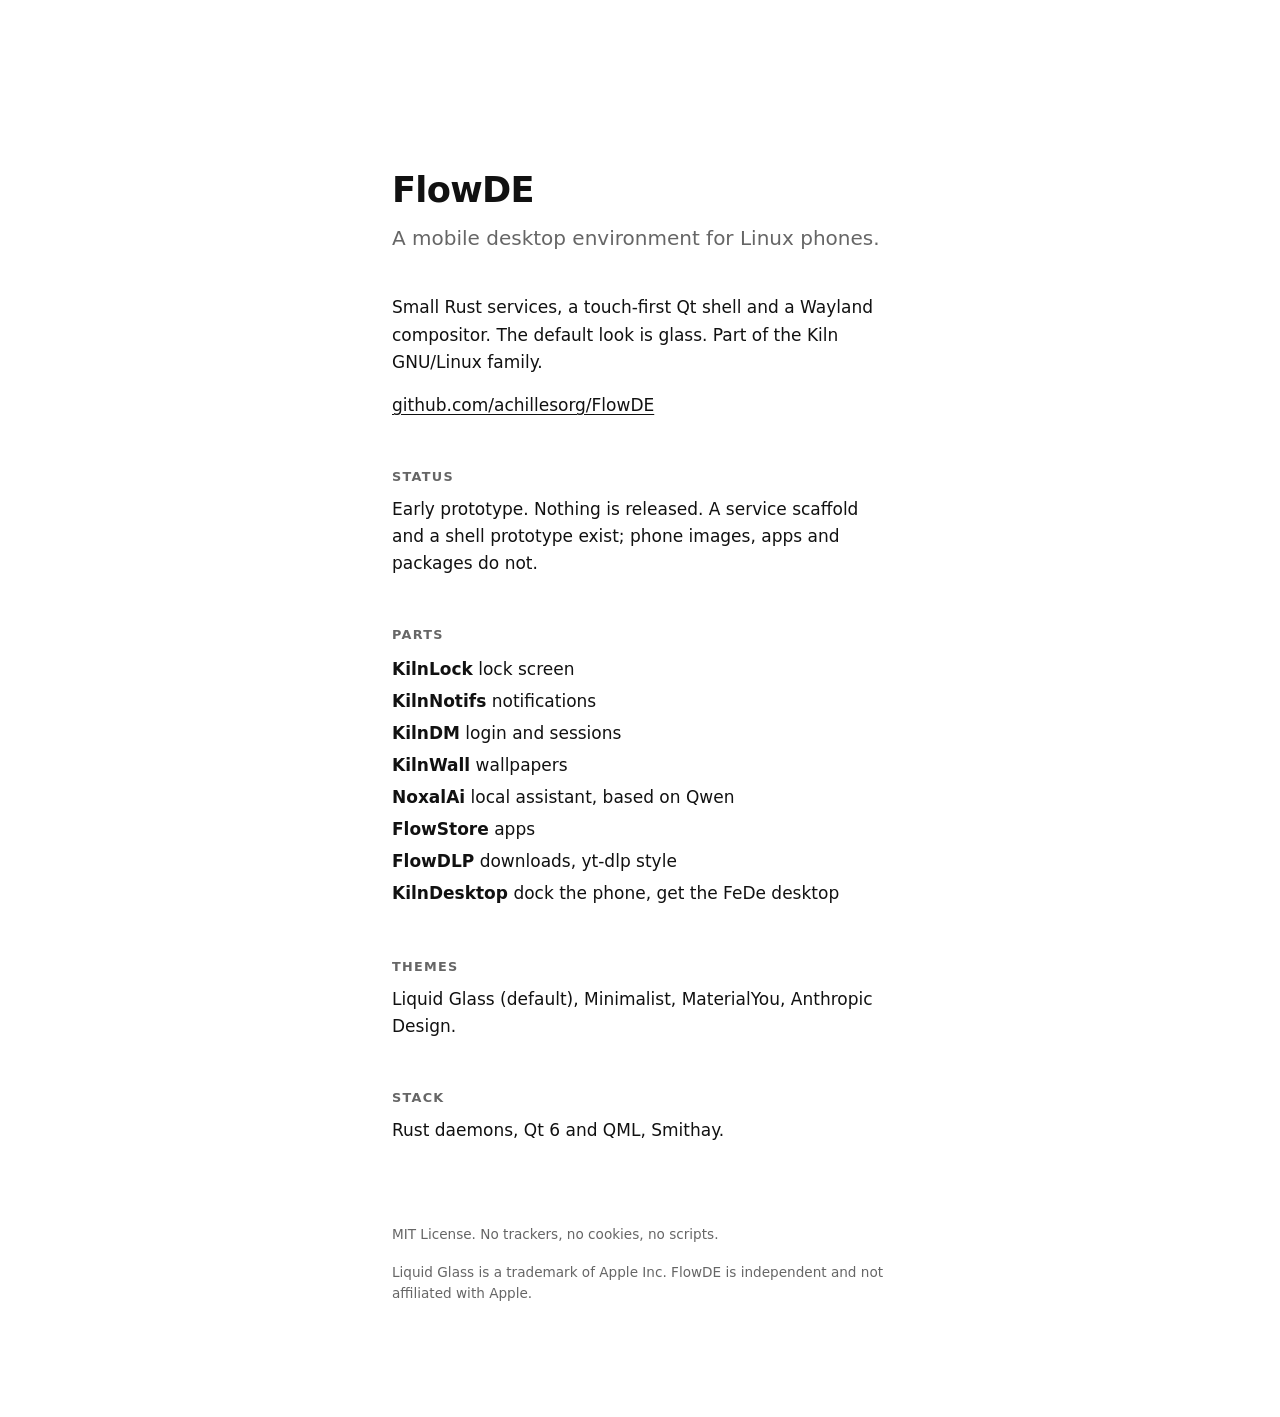
==== website/index.html @ d0140521 "Add minimal project website (static HTML and CSS, no scripts)" ====
<!doctype html>
<html lang="en">
<head>
<meta charset="utf-8">
<meta name="viewport" content="width=device-width, initial-scale=1">
<title>FlowDE</title>
<meta name="description" content="FlowDE is an open-source mobile desktop environment for Linux phones. Early prototype. MIT licensed.">
<meta name="color-scheme" content="light dark">
<link rel="icon" href="favicon.svg" type="image/svg+xml">
<link rel="stylesheet" href="styles.css">
</head>
<body>
<main>
  <h1>FlowDE</h1>
  <p class="lead">A mobile desktop environment for Linux phones.</p>

  <p>Small Rust services, a touch-first Qt shell and a Wayland compositor. The default look is glass. Part of the Kiln GNU/Linux family.</p>

  <p><a href="https://github.com/achillesorg/FlowDE">github.com/achillesorg/FlowDE</a></p>

  <h2>Status</h2>
  <p>Early prototype. Nothing is released. A service scaffold and a shell prototype exist; phone images, apps and packages do not.</p>

  <h2>Parts</h2>
  <ul>
    <li><b>KilnLock</b> lock screen</li>
    <li><b>KilnNotifs</b> notifications</li>
    <li><b>KilnDM</b> login and sessions</li>
    <li><b>KilnWall</b> wallpapers</li>
    <li><b>NoxalAi</b> local assistant, based on Qwen</li>
    <li><b>FlowStore</b> apps</li>
    <li><b>FlowDLP</b> downloads, yt-dlp style</li>
    <li><b>KilnDesktop</b> dock the phone, get the FeDe desktop</li>
  </ul>

  <h2>Themes</h2>
  <p>Liquid Glass (default), Minimalist, MaterialYou, Anthropic Design.</p>

  <h2>Stack</h2>
  <p>Rust daemons, Qt 6 and QML, Smithay.</p>

  <footer>
    <p>MIT License. No trackers, no cookies, no scripts.</p>
    <p>Liquid Glass is a trademark of Apple Inc. FlowDE is independent and not affiliated with Apple.</p>
  </footer>
</main>
</body>
</html>
---- website/styles.css ----
:root { color-scheme: light dark; --bg: #fff; --fg: #111; --mute: #666; }
@media (prefers-color-scheme: dark) { :root { --bg: #0b0b0c; --fg: #ececec; --mute: #8a8a8e; } }
* { box-sizing: border-box; }
body { margin: 0; background: var(--bg); color: var(--fg); font: 17px/1.6 ui-sans-serif, system-ui, -apple-system, "Segoe UI", Roboto, sans-serif; }
main { max-width: 34rem; margin: 0 auto; padding: 18vh 1.5rem 6rem; }
h1 { font-size: 2.2rem; font-weight: 600; letter-spacing: -.02em; margin: 0 0 .25rem; }
.lead { font-size: 1.25rem; color: var(--mute); margin: 0 0 2.5rem; }
h2 { font-size: .8rem; font-weight: 600; text-transform: uppercase; letter-spacing: .1em; color: var(--mute); margin: 3rem 0 .5rem; }
p { margin: 0 0 1rem; }
ul { list-style: none; margin: 0; padding: 0; }
li { padding: .15rem 0; }
a { color: inherit; text-underline-offset: 3px; }
a:focus-visible { outline: 2px solid currentColor; outline-offset: 3px; }
footer { margin-top: 5rem; color: var(--mute); font-size: .85rem; }
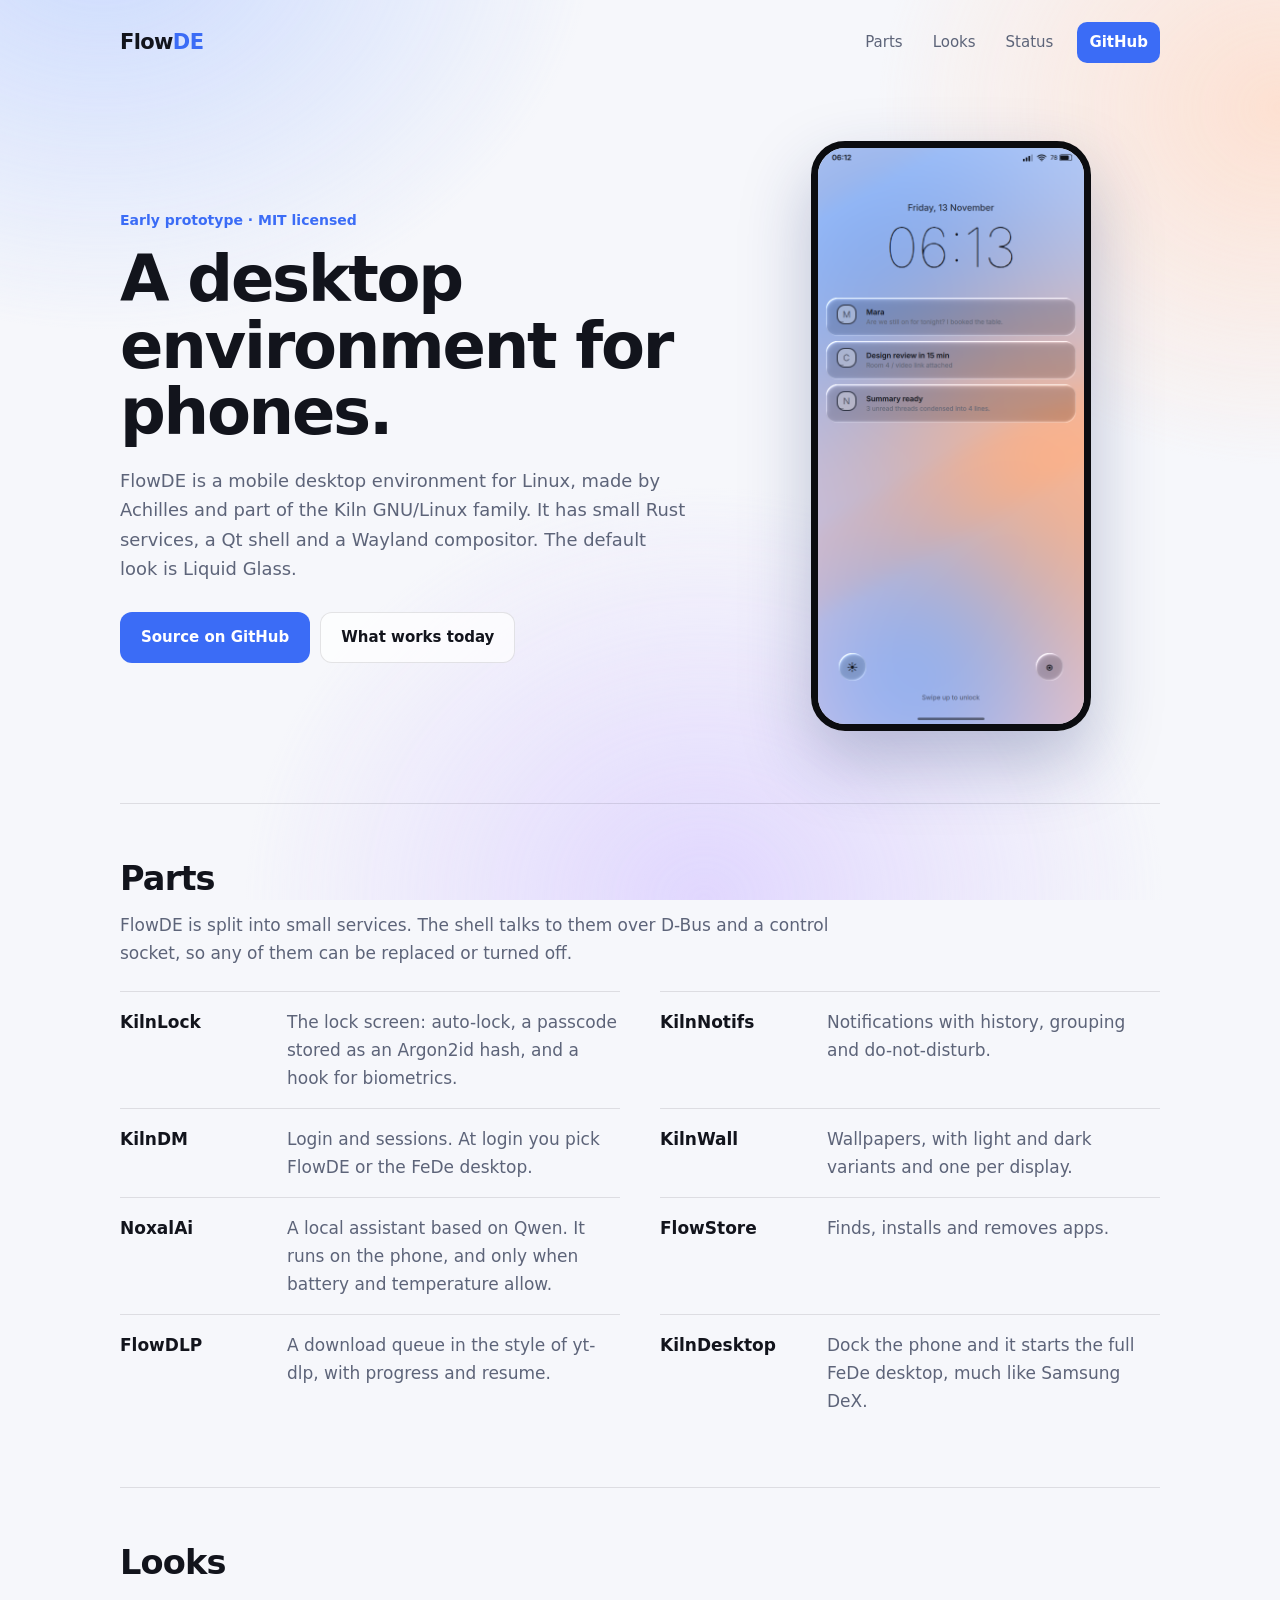
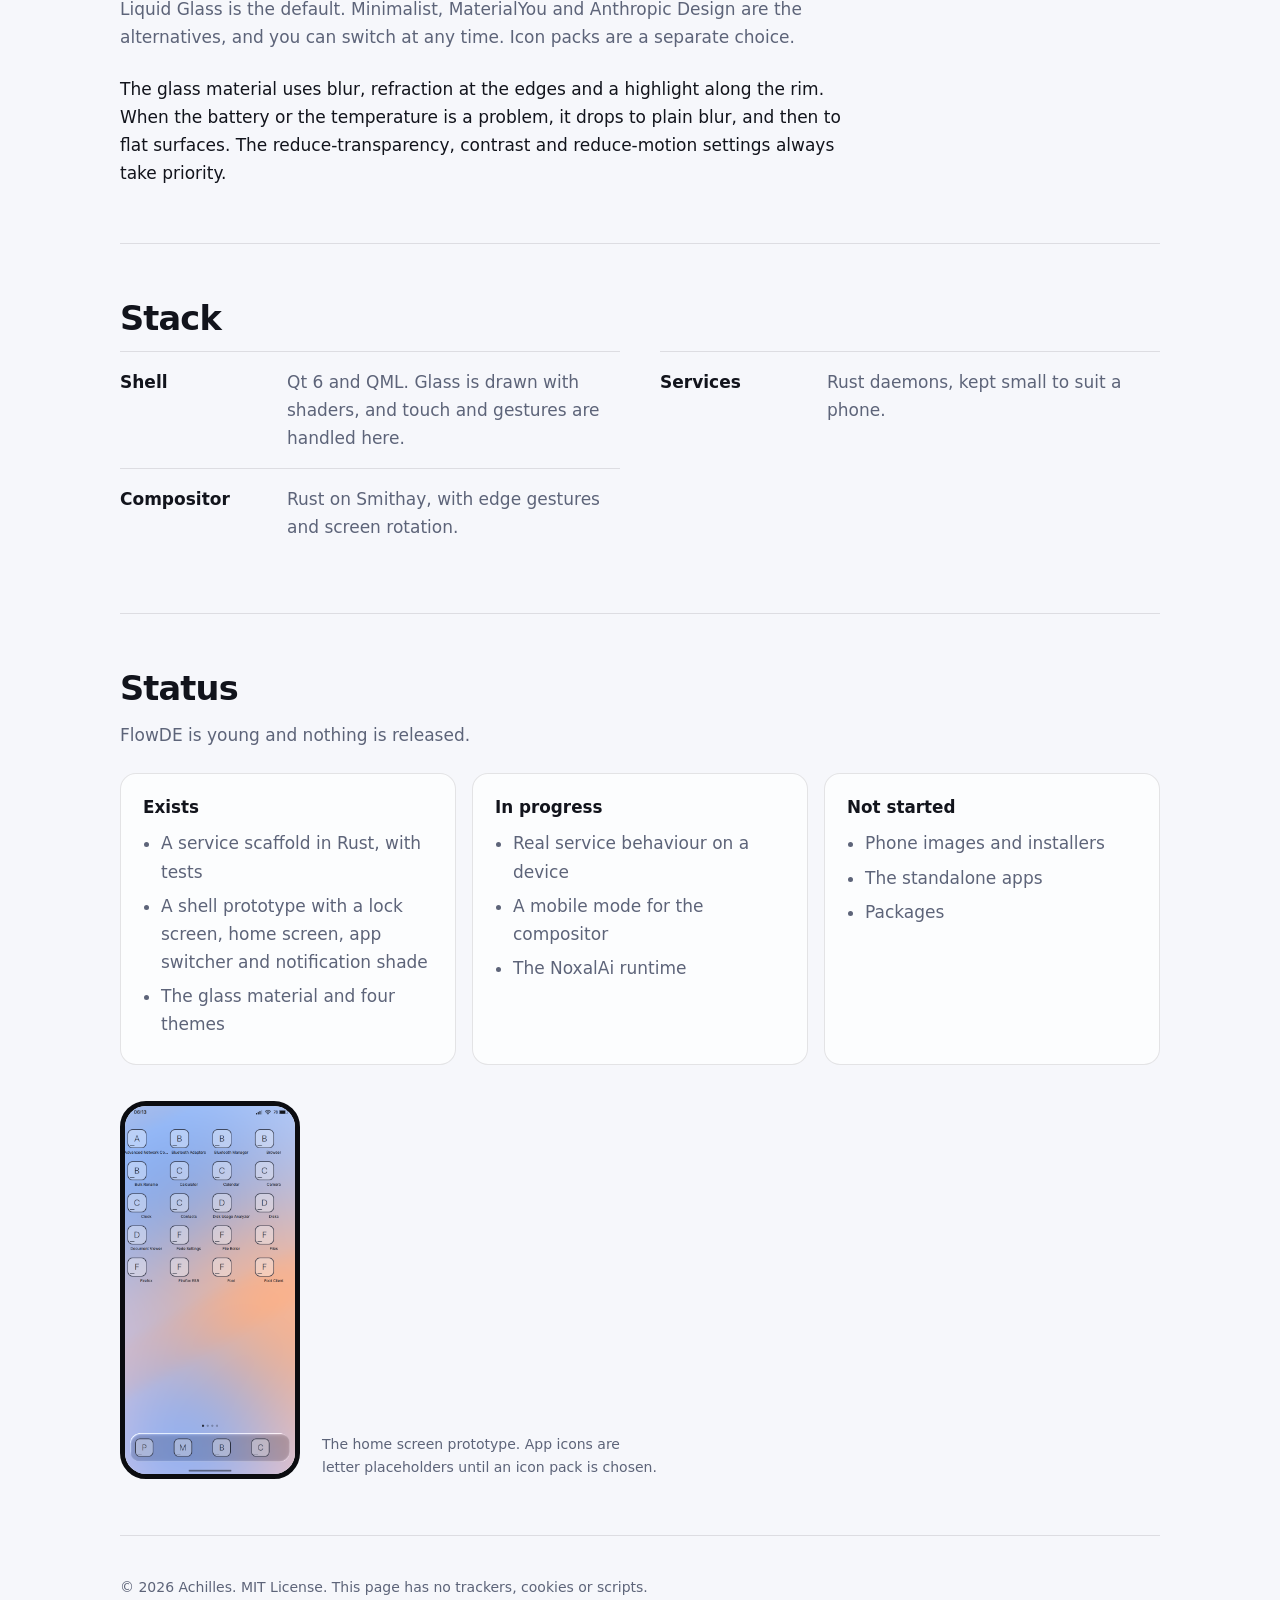
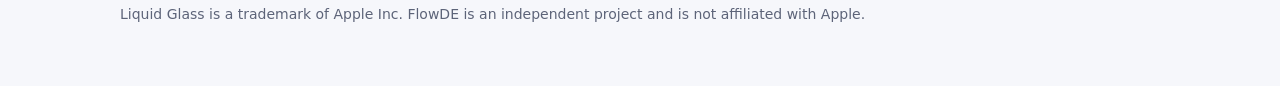
==== commit 07daee36: "Redesign website: own look, plainer copy, dark mode" ====
--- a/website/index.html
+++ b/website/index.html
@@ -3,46 +3,88 @@
 <head>
 <meta charset="utf-8">
 <meta name="viewport" content="width=device-width, initial-scale=1">
-<title>FlowDE</title>
-<meta name="description" content="FlowDE is an open-source mobile desktop environment for Linux phones. Early prototype. MIT licensed.">
 <meta name="color-scheme" content="light dark">
+<meta name="description" content="FlowDE is an early prototype of a mobile desktop environment for Linux phones. Open source, MIT licensed.">
 <link rel="icon" href="favicon.svg" type="image/svg+xml">
 <link rel="stylesheet" href="styles.css">
+<title>FlowDE, a desktop environment for Linux phones</title>
 </head>
 <body>
-<main>
-  <h1>FlowDE</h1>
-  <p class="lead">A mobile desktop environment for Linux phones.</p>
+<div class="wash" aria-hidden="true"></div>
+<header class="bar wrap">
+  <a class="logo" href="#top" aria-label="FlowDE home">Flow<b>DE</b></a>
+  <nav aria-label="Main">
+    <a href="#parts">Parts</a>
+    <a href="#looks">Looks</a>
+    <a href="#status">Status</a>
+    <a class="pill" href="https://github.com/achillesorg/FlowDE" target="_blank" rel="noopener noreferrer">GitHub</a>
+  </nav>
+</header>
 
-  <p>Small Rust services, a touch-first Qt shell and a Wayland compositor. The default look is glass. Part of the Kiln GNU/Linux family.</p>
+<main id="top">
+  <section class="wrap hero">
+    <div class="hero-text">
+      <p class="kicker">Early prototype · MIT licensed</p>
+      <h1>A desktop environment for phones.</h1>
+      <p class="lede">FlowDE is a mobile desktop environment for Linux, made by Achilles and part of the Kiln GNU/Linux family. It has small Rust services, a Qt shell and a Wayland compositor. The default look is Liquid Glass.</p>
+      <p class="buttons">
+        <a class="btn solid" href="https://github.com/achillesorg/FlowDE" target="_blank" rel="noopener noreferrer">Source on GitHub</a>
+        <a class="btn" href="#status">What works today</a>
+      </p>
+    </div>
+    <figure class="device">
+      <img src="assets/prototype-lock.png" alt="The FlowDE shell prototype lock screen with a clock, the date and three notifications over a blue and peach glass background" width="540" height="1170">
+    </figure>
+  </section>
 
-  <p><a href="https://github.com/achillesorg/FlowDE">github.com/achillesorg/FlowDE</a></p>
+  <section class="wrap block" id="parts">
+    <h2>Parts</h2>
+    <p class="intro">FlowDE is split into small services. The shell talks to them over D-Bus and a control socket, so any of them can be replaced or turned off.</p>
+    <dl class="defs">
+      <div><dt>KilnLock</dt><dd>The lock screen: auto-lock, a passcode stored as an Argon2id hash, and a hook for biometrics.</dd></div>
+      <div><dt>KilnNotifs</dt><dd>Notifications with history, grouping and do-not-disturb.</dd></div>
+      <div><dt>KilnDM</dt><dd>Login and sessions. At login you pick FlowDE or the FeDe desktop.</dd></div>
+      <div><dt>KilnWall</dt><dd>Wallpapers, with light and dark variants and one per display.</dd></div>
+      <div><dt>NoxalAi</dt><dd>A local assistant based on Qwen. It runs on the phone, and only when battery and temperature allow.</dd></div>
+      <div><dt>FlowStore</dt><dd>Finds, installs and removes apps.</dd></div>
+      <div><dt>FlowDLP</dt><dd>A download queue in the style of yt-dlp, with progress and resume.</dd></div>
+      <div><dt>KilnDesktop</dt><dd>Dock the phone and it starts the full FeDe desktop, much like Samsung DeX.</dd></div>
+    </dl>
+  </section>
 
-  <h2>Status</h2>
-  <p>Early prototype. Nothing is released. A service scaffold and a shell prototype exist; phone images, apps and packages do not.</p>
+  <section class="wrap block" id="looks">
+    <h2>Looks</h2>
+    <p class="intro">Liquid Glass is the default. Minimalist, MaterialYou and Anthropic Design are the alternatives, and you can switch at any time. Icon packs are a separate choice.</p>
+    <p class="body">The glass material uses blur, refraction at the edges and a highlight along the rim. When the battery or the temperature is a problem, it drops to plain blur, and then to flat surfaces. The reduce-transparency, contrast and reduce-motion settings always take priority.</p>
+  </section>
 
-  <h2>Parts</h2>
-  <ul>
-    <li><b>KilnLock</b> lock screen</li>
-    <li><b>KilnNotifs</b> notifications</li>
-    <li><b>KilnDM</b> login and sessions</li>
-    <li><b>KilnWall</b> wallpapers</li>
-    <li><b>NoxalAi</b> local assistant, based on Qwen</li>
-    <li><b>FlowStore</b> apps</li>
-    <li><b>FlowDLP</b> downloads, yt-dlp style</li>
-    <li><b>KilnDesktop</b> dock the phone, get the FeDe desktop</li>
-  </ul>
+  <section class="wrap block" id="stack">
+    <h2>Stack</h2>
+    <dl class="defs">
+      <div><dt>Shell</dt><dd>Qt 6 and QML. Glass is drawn with shaders, and touch and gestures are handled here.</dd></div>
+      <div><dt>Services</dt><dd>Rust daemons, kept small to suit a phone.</dd></div>
+      <div><dt>Compositor</dt><dd>Rust on Smithay, with edge gestures and screen rotation.</dd></div>
+    </dl>
+  </section>
 
-  <h2>Themes</h2>
-  <p>Liquid Glass (default), Minimalist, MaterialYou, Anthropic Design.</p>
+  <section class="wrap block" id="status">
+    <h2>Status</h2>
+    <p class="intro">FlowDE is young and nothing is released.</p>
+    <div class="cols">
+      <div><h3>Exists</h3><ul><li>A service scaffold in Rust, with tests</li><li>A shell prototype with a lock screen, home screen, app switcher and notification shade</li><li>The glass material and four themes</li></ul></div>
+      <div><h3>In progress</h3><ul><li>Real service behaviour on a device</li><li>A mobile mode for the compositor</li><li>The NoxalAi runtime</li></ul></div>
+      <div><h3>Not started</h3><ul><li>Phone images and installers</li><li>The standalone apps</li><li>Packages</li></ul></div>
+    </div>
+    <figure class="shot">
+      <img src="assets/prototype-home.png" alt="The FlowDE prototype home screen: a grid of app placeholders with a glass dock" width="540" height="1170" loading="lazy">
+      <figcaption>The home screen prototype. App icons are letter placeholders until an icon pack is chosen.</figcaption>
+    </figure>
+  </section>
+</main>
 
-  <h2>Stack</h2>
-  <p>Rust daemons, Qt 6 and QML, Smithay.</p>
-
-  <footer>
-    <p>MIT License. No trackers, no cookies, no scripts.</p>
-    <p>Liquid Glass is a trademark of Apple Inc. FlowDE is independent and not affiliated with Apple.</p>
-  </footer>
-</main>
+<footer class="wrap foot">
+  <p>© 2026 Achilles. MIT License. This page has no trackers, cookies or scripts.</p>
+  <p>Liquid Glass is a trademark of Apple Inc. FlowDE is an independent project and is not affiliated with Apple.</p>
+</footer>
 </body>
 </html>
--- a/website/styles.css
+++ b/website/styles.css
@@ -1,14 +1,56 @@
-:root { color-scheme: light dark; --bg: #fff; --fg: #111; --mute: #666; }
-@media (prefers-color-scheme: dark) { :root { --bg: #0b0b0c; --fg: #ececec; --mute: #8a8a8e; } }
+/* FlowDE site: soft blue wash, rounded surfaces, light and dark. System fonts, no scripts. */
+:root {
+  color-scheme: light dark;
+  --bg: #f6f7fb; --ink: #12141c; --mute: #5d6479; --line: rgba(18,20,28,.11); --surface: rgba(255,255,255,.7); --accent: #3b6cf6; --accent-ink: #fff;
+  --w1: #bcd0ff; --w2: #ffd9c4; --w3: #d9ccff;
+}
+@media (prefers-color-scheme: dark) {
+  :root { --bg: #0d0f16; --ink: #eceef6; --mute: #99a1b8; --line: rgba(255,255,255,.12); --surface: rgba(255,255,255,.06); --accent: #7ea3ff; --accent-ink: #0d0f16; --w1: #223a78; --w2: #5a3a2e; --w3: #3a2f66; }
+}
 * { box-sizing: border-box; }
-body { margin: 0; background: var(--bg); color: var(--fg); font: 17px/1.6 ui-sans-serif, system-ui, -apple-system, "Segoe UI", Roboto, sans-serif; }
-main { max-width: 34rem; margin: 0 auto; padding: 18vh 1.5rem 6rem; }
-h1 { font-size: 2.2rem; font-weight: 600; letter-spacing: -.02em; margin: 0 0 .25rem; }
-.lead { font-size: 1.25rem; color: var(--mute); margin: 0 0 2.5rem; }
-h2 { font-size: .8rem; font-weight: 600; text-transform: uppercase; letter-spacing: .1em; color: var(--mute); margin: 3rem 0 .5rem; }
-p { margin: 0 0 1rem; }
-ul { list-style: none; margin: 0; padding: 0; }
-li { padding: .15rem 0; }
-a { color: inherit; text-underline-offset: 3px; }
-a:focus-visible { outline: 2px solid currentColor; outline-offset: 3px; }
-footer { margin-top: 5rem; color: var(--mute); font-size: .85rem; }
+html { scroll-behavior: smooth; }
+body { margin: 0; background: var(--bg); color: var(--ink); font: 17px/1.65 ui-sans-serif, system-ui, -apple-system, "Segoe UI", Roboto, sans-serif; -webkit-font-smoothing: antialiased; }
+.wash { position: fixed; inset: 0; z-index: -1; pointer-events: none;
+  background: radial-gradient(55vw 45vw at 8% -8%, var(--w1), transparent 70%), radial-gradient(45vw 40vw at 100% 12%, var(--w2), transparent 70%), radial-gradient(50vw 45vw at 55% 100%, var(--w3), transparent 72%); opacity: .75; }
+.wrap { width: min(1040px, calc(100% - 48px)); margin-inline: auto; }
+a { color: inherit; }
+:focus-visible { outline: 3px solid var(--accent); outline-offset: 3px; border-radius: 8px; }
+
+.bar { display: flex; align-items: center; justify-content: space-between; padding-block: 22px; }
+.logo { font-size: 21px; font-weight: 650; letter-spacing: -.03em; text-decoration: none; } .logo b { color: var(--accent); font-weight: 650; }
+.bar nav { display: flex; align-items: center; gap: 6px; }
+.bar nav a { text-decoration: none; padding: 8px 12px; border-radius: 10px; font-size: 15px; color: var(--mute); }
+.bar nav a:hover { color: var(--ink); }
+.bar nav a.pill { background: var(--accent); color: var(--accent-ink); font-weight: 600; margin-left: 6px; }
+
+.hero { display: grid; grid-template-columns: 1.15fr .85fr; gap: 56px; align-items: center; padding-block: 56px 72px; }
+.kicker { margin: 0 0 14px; font-size: 14px; color: var(--accent); font-weight: 600; }
+h1 { margin: 0 0 20px; font-size: clamp(2.4rem, 5.4vw, 4rem); line-height: 1.04; letter-spacing: -.035em; font-weight: 680; }
+.lede { margin: 0 0 28px; color: var(--mute); font-size: 1.12rem; max-width: 34em; }
+.buttons { display: flex; flex-wrap: wrap; gap: 10px; margin: 0; }
+.btn { padding: 12px 20px; border-radius: 12px; border: 1px solid var(--line); background: var(--surface); text-decoration: none; font-weight: 600; font-size: 15px; }
+.btn.solid { background: var(--accent); color: var(--accent-ink); border-color: transparent; }
+.btn:hover { filter: brightness(1.05); }
+.device { margin: 0; display: grid; place-items: center; }
+.device img { width: min(280px, 70vw); height: auto; border-radius: 34px; border: 7px solid #0b0c10; box-shadow: 0 30px 70px rgba(30,45,110,.28); }
+
+.block { padding-block: 56px; border-top: 1px solid var(--line); }
+h2 { margin: 0 0 12px; font-size: clamp(1.6rem, 3vw, 2.1rem); letter-spacing: -.025em; line-height: 1.15; font-weight: 660; }
+h3 { margin: 0 0 8px; font-size: 1.05rem; }
+.intro { margin: 0 0 24px; color: var(--mute); max-width: 44em; }
+.body { margin: 0; max-width: 44em; }
+.defs { margin: 0; display: grid; grid-template-columns: repeat(2, 1fr); gap: 0 40px; }
+.defs > div { padding: 16px 0; border-top: 1px solid var(--line); display: grid; grid-template-columns: 9em 1fr; gap: 14px; }
+.defs dt { font-weight: 650; } .defs dd { margin: 0; color: var(--mute); }
+.cols { display: grid; grid-template-columns: repeat(3, 1fr); gap: 16px; }
+.cols > div { background: var(--surface); border: 1px solid var(--line); border-radius: 16px; padding: 20px 22px; }
+.cols ul { margin: 0; padding-left: 18px; color: var(--mute); } .cols li { margin: 6px 0; }
+.shot { margin: 36px 0 0; display: flex; align-items: flex-end; gap: 22px; }
+.shot img { width: 180px; height: auto; border-radius: 26px; border: 5px solid #0b0c10; }
+.shot figcaption { color: var(--mute); font-size: 14px; max-width: 24em; }
+
+.foot { padding-block: 36px 56px; border-top: 1px solid var(--line); color: var(--mute); font-size: 14px; } .foot p { margin: 4px 0; }
+
+@media (max-width: 860px) { .hero { grid-template-columns: 1fr; gap: 36px; padding-block: 36px 52px; } .defs { grid-template-columns: 1fr; } .cols { grid-template-columns: 1fr; } }
+@media (max-width: 560px) { .bar nav a:not(.pill) { display: none; } .defs > div { grid-template-columns: 1fr; gap: 2px; } .shot { flex-direction: column; align-items: flex-start; } }
+@media (prefers-reduced-motion: reduce) { html { scroll-behavior: auto; } }
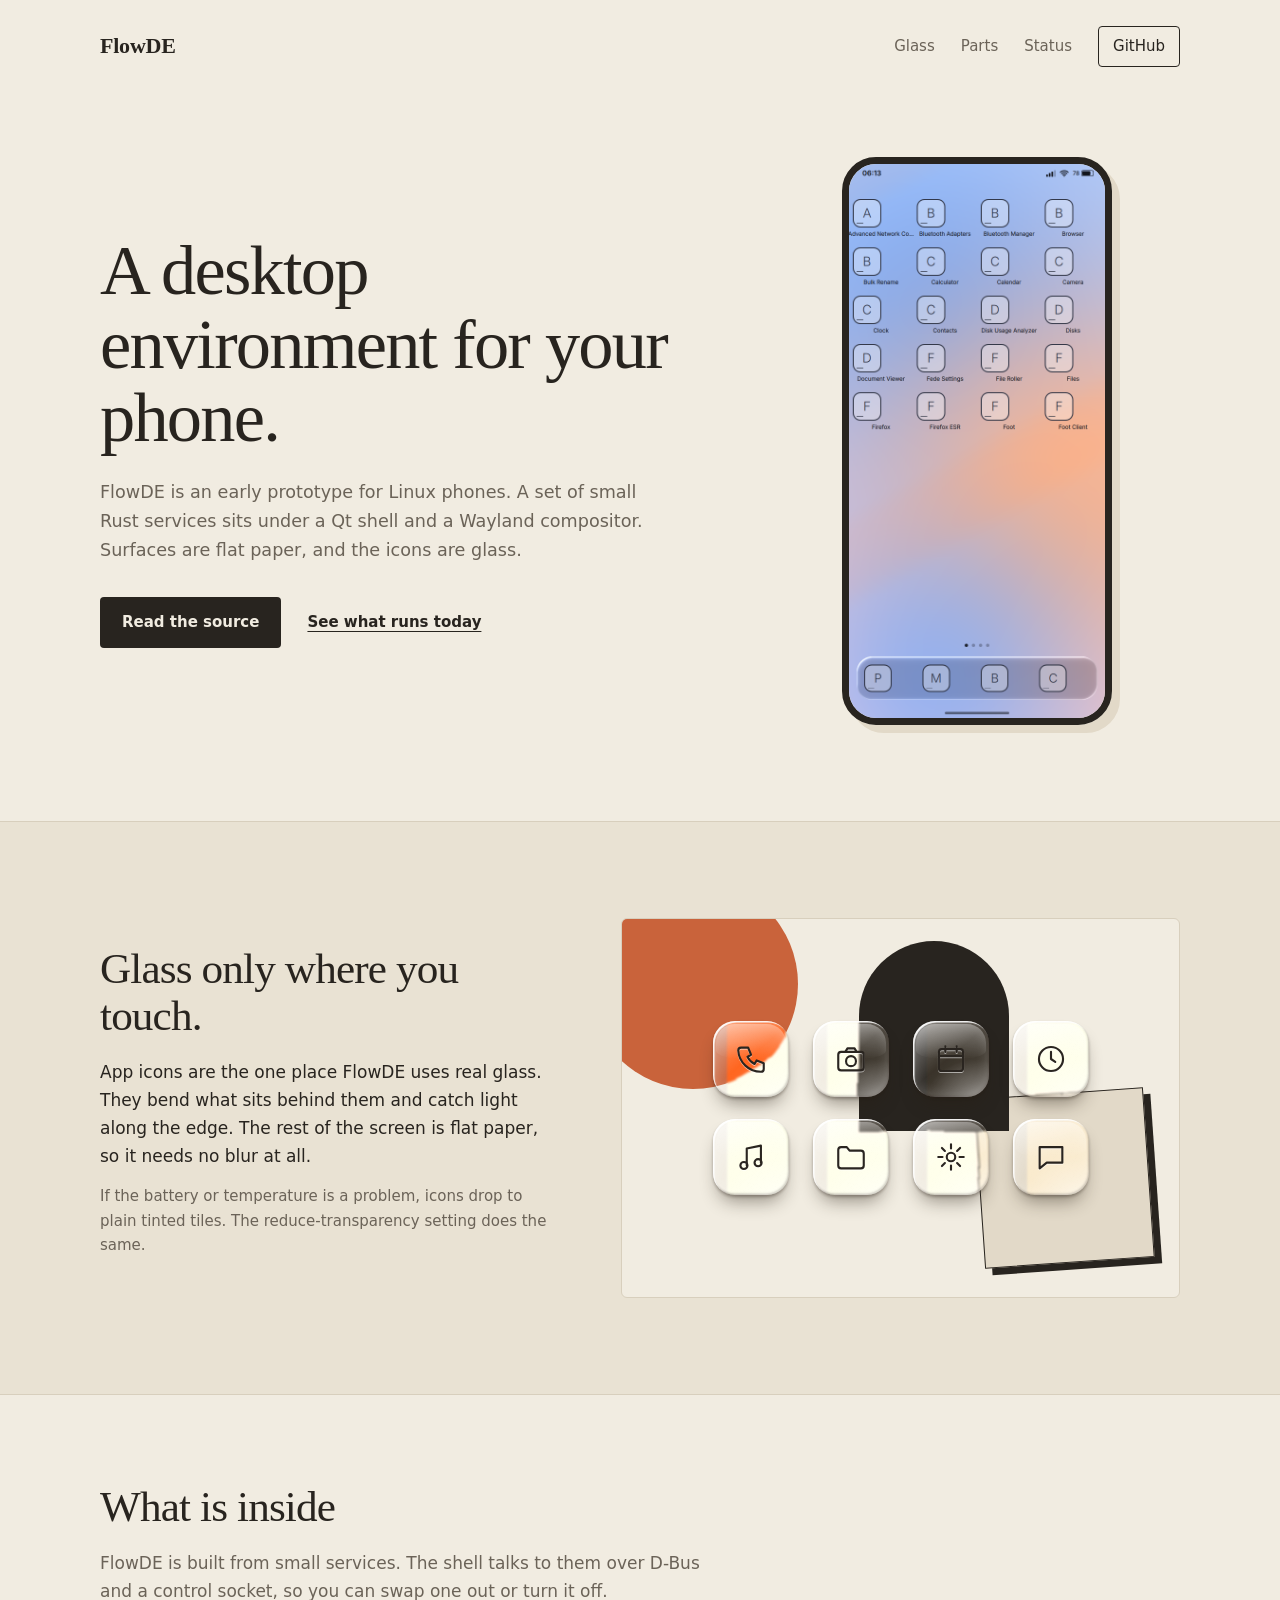
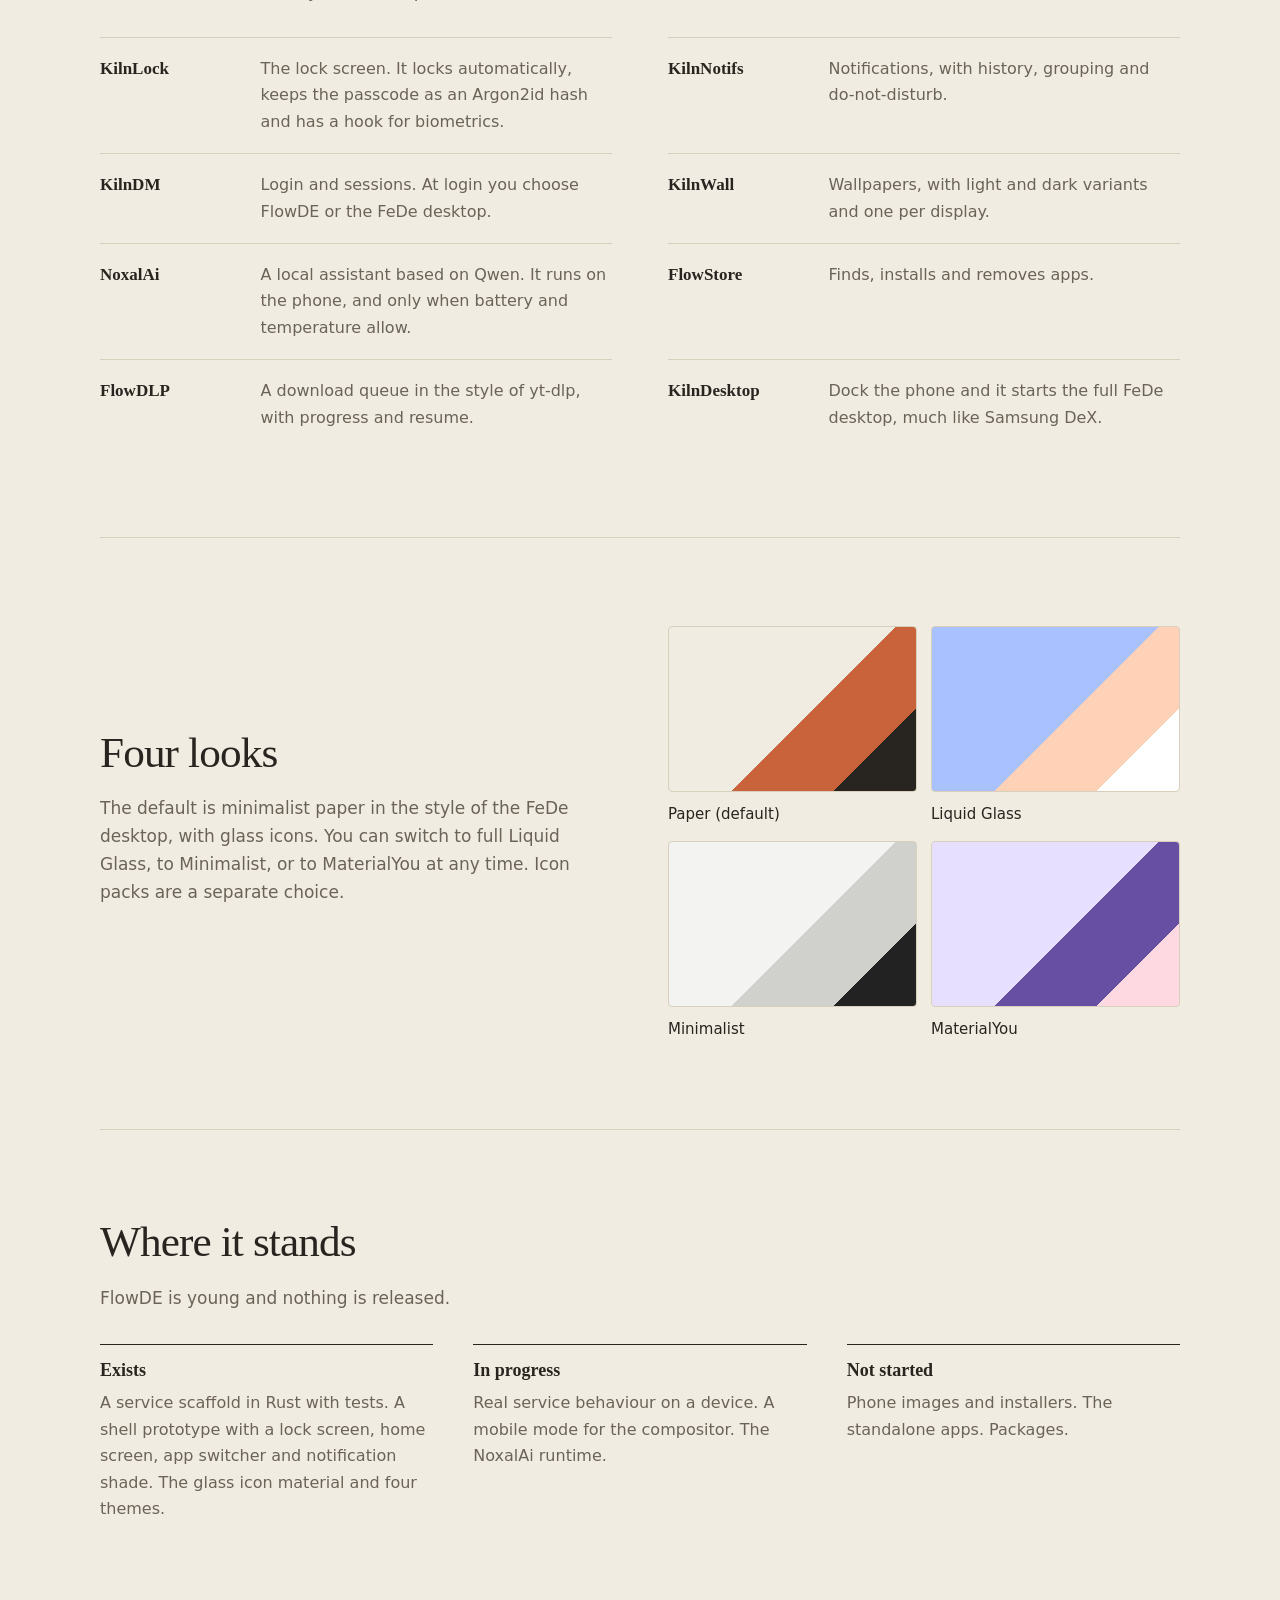
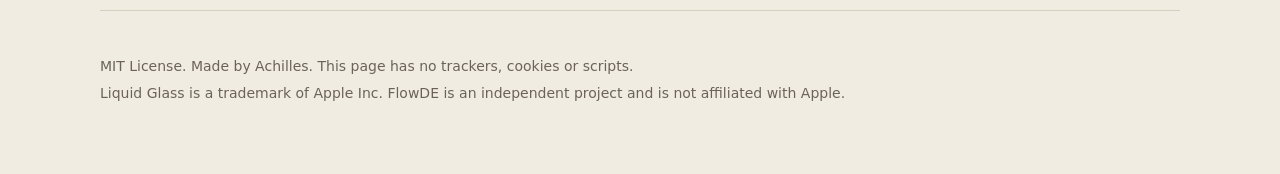
==== commit 172dd761: "Website: paper look with real glass icons, serif headings, dark mode" ====
--- a/website/index.html
+++ b/website/index.html
@@ -4,46 +4,77 @@
 <meta charset="utf-8">
 <meta name="viewport" content="width=device-width, initial-scale=1">
 <meta name="color-scheme" content="light dark">
-<meta name="description" content="FlowDE is an early prototype of a mobile desktop environment for Linux phones. Open source, MIT licensed.">
+<meta name="description" content="FlowDE is an early prototype of a desktop environment for Linux phones. Flat paper surfaces, real glass icons, small Rust services. Open source, MIT licensed.">
 <link rel="icon" href="favicon.svg" type="image/svg+xml">
 <link rel="stylesheet" href="styles.css">
-<title>FlowDE, a desktop environment for Linux phones</title>
+<title>FlowDE, a desktop environment for your phone</title>
 </head>
 <body>
-<div class="wash" aria-hidden="true"></div>
+
+<svg class="defs-only" width="0" height="0" aria-hidden="true" focusable="false">
+  <defs>
+    <filter id="lens" x="-10%" y="-10%" width="120%" height="120%" color-interpolation-filters="sRGB">
+      <feTurbulence type="fractalNoise" baseFrequency="0.018" numOctaves="1" seed="3" result="n"/>
+      <feDisplacementMap in="SourceGraphic" in2="n" scale="9" xChannelSelector="R" yChannelSelector="G"/>
+    </filter>
+  </defs>
+</svg>
+
 <header class="bar wrap">
-  <a class="logo" href="#top" aria-label="FlowDE home">Flow<b>DE</b></a>
+  <a class="logo" href="#top" aria-label="FlowDE home">FlowDE</a>
   <nav aria-label="Main">
+    <a href="#glass">Glass</a>
     <a href="#parts">Parts</a>
-    <a href="#looks">Looks</a>
     <a href="#status">Status</a>
-    <a class="pill" href="https://github.com/achillesorg/FlowDE" target="_blank" rel="noopener noreferrer">GitHub</a>
+    <a class="gh" href="https://github.com/achillesorg/FlowDE" target="_blank" rel="noopener noreferrer">GitHub</a>
   </nav>
 </header>
 
 <main id="top">
   <section class="wrap hero">
     <div class="hero-text">
-      <p class="kicker">Early prototype · MIT licensed</p>
-      <h1>A desktop environment for phones.</h1>
-      <p class="lede">FlowDE is a mobile desktop environment for Linux, made by Achilles and part of the Kiln GNU/Linux family. It has small Rust services, a Qt shell and a Wayland compositor. The default look is Liquid Glass.</p>
-      <p class="buttons">
-        <a class="btn solid" href="https://github.com/achillesorg/FlowDE" target="_blank" rel="noopener noreferrer">Source on GitHub</a>
-        <a class="btn" href="#status">What works today</a>
+      <h1>A desktop environment for your phone.</h1>
+      <p class="lede">FlowDE is an early prototype for Linux phones. A set of small Rust services sits under a Qt shell and a Wayland compositor. Surfaces are flat paper, and the icons are glass.</p>
+      <p class="links">
+        <a class="primary" href="https://github.com/achillesorg/FlowDE" target="_blank" rel="noopener noreferrer">Read the source</a>
+        <a href="#status">See what runs today</a>
       </p>
     </div>
     <figure class="device">
-      <img src="assets/prototype-lock.png" alt="The FlowDE shell prototype lock screen with a clock, the date and three notifications over a blue and peach glass background" width="540" height="1170">
+      <img src="assets/prototype-home.png" alt="The FlowDE home screen prototype on a flat paper wallpaper, with glass app icons and a dock" width="540" height="1170">
     </figure>
   </section>
 
-  <section class="wrap block" id="parts">
-    <h2>Parts</h2>
-    <p class="intro">FlowDE is split into small services. The shell talks to them over D-Bus and a control socket, so any of them can be replaced or turned off.</p>
-    <dl class="defs">
-      <div><dt>KilnLock</dt><dd>The lock screen: auto-lock, a passcode stored as an Argon2id hash, and a hook for biometrics.</dd></div>
-      <div><dt>KilnNotifs</dt><dd>Notifications with history, grouping and do-not-disturb.</dd></div>
-      <div><dt>KilnDM</dt><dd>Login and sessions. At login you pick FlowDE or the FeDe desktop.</dd></div>
+  <section class="shelf" id="glass" aria-labelledby="glass-h">
+    <div class="wrap shelf-in">
+      <div class="shelf-text">
+        <h2 id="glass-h">Glass only where you touch.</h2>
+        <p>App icons are the one place FlowDE uses real glass. They bend what sits behind them and catch light along the edge. The rest of the screen is flat paper, so it needs no blur at all.</p>
+        <p class="aside">If the battery or temperature is a problem, icons drop to plain tinted tiles. The reduce-transparency setting does the same.</p>
+      </div>
+      <div class="stage" role="img" aria-label="Eight glass app icons resting on a terracotta circle, a cream square and an ink arch. The shapes behind show bent through the glass.">
+        <span class="shape circle"></span><span class="shape square"></span><span class="shape arch"></span>
+        <ul class="icons">
+          <li class="gi"><svg viewBox="0 0 24 24"><path d="M6 4h4l2 5-2.500 1.500a11 11 0 0 0 5 5L16 13l5 2v4a2 2 0 0 1-2 2A16 16 0 0 1 3 6a2 2 0 0 1 2-2z"/></svg></li>
+          <li class="gi"><svg viewBox="0 0 24 24"><rect x="3" y="7" width="18" height="13" rx="2"/><circle cx="12" cy="13.500" r="3.500"/><path d="M8 7l1.500-2.500h5L16 7"/></svg></li>
+          <li class="gi"><svg viewBox="0 0 24 24"><rect x="3.500" y="5" width="17" height="15.500" rx="2"/><path d="M3.500 10h17M8 3v4M16 3v4"/></svg></li>
+          <li class="gi"><svg viewBox="0 0 24 24"><circle cx="12" cy="12" r="8.500"/><path d="M12 7v5l3 2"/></svg></li>
+          <li class="gi"><svg viewBox="0 0 24 24"><path d="M9 18V6l10-2v12"/><circle cx="7" cy="18" r="2.500"/><circle cx="17" cy="16" r="2.500"/></svg></li>
+          <li class="gi"><svg viewBox="0 0 24 24"><path d="M3 7a2 2 0 0 1 2-2h4l2 2.500h8a2 2 0 0 1 2 2V18a2 2 0 0 1-2 2H5a2 2 0 0 1-2-2z"/></svg></li>
+          <li class="gi"><svg viewBox="0 0 24 24"><circle cx="12" cy="12" r="3"/><path d="M12 3v3M12 18v3M3 12h3M18 12h3M5.600 5.600l2.100 2.100M16.300 16.300l2.100 2.100M5.600 18.400l2.100-2.100M16.300 7.700l2.100-2.100"/></svg></li>
+          <li class="gi"><svg viewBox="0 0 24 24"><path d="M4 5h16v11H9l-5 4z"/></svg></li>
+        </ul>
+      </div>
+    </div>
+  </section>
+
+  <section class="wrap block" id="parts" aria-labelledby="parts-h">
+    <h2 id="parts-h">What is inside</h2>
+    <p class="intro">FlowDE is built from small services. The shell talks to them over D-Bus and a control socket, so you can swap one out or turn it off.</p>
+    <dl class="rows">
+      <div><dt>KilnLock</dt><dd>The lock screen. It locks automatically, keeps the passcode as an Argon2id hash and has a hook for biometrics.</dd></div>
+      <div><dt>KilnNotifs</dt><dd>Notifications, with history, grouping and do-not-disturb.</dd></div>
+      <div><dt>KilnDM</dt><dd>Login and sessions. At login you choose FlowDE or the FeDe desktop.</dd></div>
       <div><dt>KilnWall</dt><dd>Wallpapers, with light and dark variants and one per display.</dd></div>
       <div><dt>NoxalAi</dt><dd>A local assistant based on Qwen. It runs on the phone, and only when battery and temperature allow.</dd></div>
       <div><dt>FlowStore</dt><dd>Finds, installs and removes apps.</dd></div>
@@ -52,38 +83,32 @@
     </dl>
   </section>
 
-  <section class="wrap block" id="looks">
-    <h2>Looks</h2>
-    <p class="intro">Liquid Glass is the default. Minimalist, MaterialYou and Anthropic Design are the alternatives, and you can switch at any time. Icon packs are a separate choice.</p>
-    <p class="body">The glass material uses blur, refraction at the edges and a highlight along the rim. When the battery or the temperature is a problem, it drops to plain blur, and then to flat surfaces. The reduce-transparency, contrast and reduce-motion settings always take priority.</p>
+  <section class="wrap block looks" aria-labelledby="looks-h">
+    <div>
+      <h2 id="looks-h">Four looks</h2>
+      <p class="intro">The default is minimalist paper in the style of the FeDe desktop, with glass icons. You can switch to full Liquid Glass, to Minimalist, or to MaterialYou at any time. Icon packs are a separate choice.</p>
+    </div>
+    <ul class="swatches" aria-label="Themes">
+      <li><i style="--a:#f1ece1;--b:#c9633b;--c:#28241f"></i>Paper (default)</li>
+      <li><i style="--a:#a9c2ff;--b:#ffd2b8;--c:#ffffff"></i>Liquid Glass</li>
+      <li><i style="--a:#f3f3f1;--b:#d0d0cc;--c:#222"></i>Minimalist</li>
+      <li><i style="--a:#e6dfff;--b:#6750a4;--c:#ffd9e2"></i>MaterialYou</li>
+    </ul>
   </section>
 
-  <section class="wrap block" id="stack">
-    <h2>Stack</h2>
-    <dl class="defs">
-      <div><dt>Shell</dt><dd>Qt 6 and QML. Glass is drawn with shaders, and touch and gestures are handled here.</dd></div>
-      <div><dt>Services</dt><dd>Rust daemons, kept small to suit a phone.</dd></div>
-      <div><dt>Compositor</dt><dd>Rust on Smithay, with edge gestures and screen rotation.</dd></div>
-    </dl>
-  </section>
-
-  <section class="wrap block" id="status">
-    <h2>Status</h2>
+  <section class="wrap block" id="status" aria-labelledby="status-h">
+    <h2 id="status-h">Where it stands</h2>
     <p class="intro">FlowDE is young and nothing is released.</p>
     <div class="cols">
-      <div><h3>Exists</h3><ul><li>A service scaffold in Rust, with tests</li><li>A shell prototype with a lock screen, home screen, app switcher and notification shade</li><li>The glass material and four themes</li></ul></div>
-      <div><h3>In progress</h3><ul><li>Real service behaviour on a device</li><li>A mobile mode for the compositor</li><li>The NoxalAi runtime</li></ul></div>
-      <div><h3>Not started</h3><ul><li>Phone images and installers</li><li>The standalone apps</li><li>Packages</li></ul></div>
+      <div><h3>Exists</h3><p>A service scaffold in Rust with tests. A shell prototype with a lock screen, home screen, app switcher and notification shade. The glass icon material and four themes.</p></div>
+      <div><h3>In progress</h3><p>Real service behaviour on a device. A mobile mode for the compositor. The NoxalAi runtime.</p></div>
+      <div><h3>Not started</h3><p>Phone images and installers. The standalone apps. Packages.</p></div>
     </div>
-    <figure class="shot">
-      <img src="assets/prototype-home.png" alt="The FlowDE prototype home screen: a grid of app placeholders with a glass dock" width="540" height="1170" loading="lazy">
-      <figcaption>The home screen prototype. App icons are letter placeholders until an icon pack is chosen.</figcaption>
-    </figure>
   </section>
 </main>
 
 <footer class="wrap foot">
-  <p>© 2026 Achilles. MIT License. This page has no trackers, cookies or scripts.</p>
+  <p>MIT License. Made by Achilles. This page has no trackers, cookies or scripts.</p>
   <p>Liquid Glass is a trademark of Apple Inc. FlowDE is an independent project and is not affiliated with Apple.</p>
 </footer>
 </body>
--- a/website/styles.css
+++ b/website/styles.css
@@ -1,56 +1,80 @@
-/* FlowDE site: soft blue wash, rounded surfaces, light and dark. System fonts, no scripts. */
+/* FlowDE site. Flat paper surfaces, real glass on the icons only. System fonts, no scripts. */
 :root {
   color-scheme: light dark;
-  --bg: #f6f7fb; --ink: #12141c; --mute: #5d6479; --line: rgba(18,20,28,.11); --surface: rgba(255,255,255,.7); --accent: #3b6cf6; --accent-ink: #fff;
-  --w1: #bcd0ff; --w2: #ffd9c4; --w3: #d9ccff;
+  --paper: #f1ece1; --paper2: #e9e2d3; --ink: #28241f; --mute: #6b6358; --rule: #d8cfbd; --clay: #c9633b; --sand: #e2d9c8;
+  --serif: "Iowan Old Style", "Palatino Linotype", Palatino, "Book Antiqua", Georgia, serif;
+  --sans: ui-sans-serif, system-ui, -apple-system, "Segoe UI", Roboto, sans-serif;
 }
 @media (prefers-color-scheme: dark) {
-  :root { --bg: #0d0f16; --ink: #eceef6; --mute: #99a1b8; --line: rgba(255,255,255,.12); --surface: rgba(255,255,255,.06); --accent: #7ea3ff; --accent-ink: #0d0f16; --w1: #223a78; --w2: #5a3a2e; --w3: #3a2f66; }
+  :root { --paper: #1d1a17; --paper2: #26221e; --ink: #ece5d6; --mute: #a39a8a; --rule: #38322b; --clay: #e07b4f; --sand: #2e2924; }
 }
 * { box-sizing: border-box; }
 html { scroll-behavior: smooth; }
-body { margin: 0; background: var(--bg); color: var(--ink); font: 17px/1.65 ui-sans-serif, system-ui, -apple-system, "Segoe UI", Roboto, sans-serif; -webkit-font-smoothing: antialiased; }
-.wash { position: fixed; inset: 0; z-index: -1; pointer-events: none;
-  background: radial-gradient(55vw 45vw at 8% -8%, var(--w1), transparent 70%), radial-gradient(45vw 40vw at 100% 12%, var(--w2), transparent 70%), radial-gradient(50vw 45vw at 55% 100%, var(--w3), transparent 72%); opacity: .75; }
-.wrap { width: min(1040px, calc(100% - 48px)); margin-inline: auto; }
-a { color: inherit; }
-:focus-visible { outline: 3px solid var(--accent); outline-offset: 3px; border-radius: 8px; }
+body { margin: 0; background: var(--paper); color: var(--ink); font: 17px/1.65 var(--sans); -webkit-font-smoothing: antialiased; }
+.defs-only { position: absolute; }
+.wrap { width: min(1080px, calc(100% - 48px)); margin-inline: auto; }
+a { color: inherit; text-underline-offset: 4px; }
+:focus-visible { outline: 2px solid var(--clay); outline-offset: 4px; border-radius: 4px; }
 
-.bar { display: flex; align-items: center; justify-content: space-between; padding-block: 22px; }
-.logo { font-size: 21px; font-weight: 650; letter-spacing: -.03em; text-decoration: none; } .logo b { color: var(--accent); font-weight: 650; }
-.bar nav { display: flex; align-items: center; gap: 6px; }
-.bar nav a { text-decoration: none; padding: 8px 12px; border-radius: 10px; font-size: 15px; color: var(--mute); }
-.bar nav a:hover { color: var(--ink); }
-.bar nav a.pill { background: var(--accent); color: var(--accent-ink); font-weight: 600; margin-left: 6px; }
+.bar { display: flex; align-items: center; justify-content: space-between; padding-block: 26px; }
+.logo { font: 600 22px/1 var(--serif); letter-spacing: -.01em; text-decoration: none; }
+.bar nav { display: flex; align-items: center; gap: 26px; font-size: 15px; }
+.bar nav a { text-decoration: none; color: var(--mute); } .bar nav a:hover { color: var(--ink); }
+.bar nav a.gh { color: var(--ink); border: 1px solid var(--ink); padding: 7px 14px; border-radius: 4px; } .bar nav a.gh:hover { background: var(--ink); color: var(--paper); }
 
-.hero { display: grid; grid-template-columns: 1.15fr .85fr; gap: 56px; align-items: center; padding-block: 56px 72px; }
-.kicker { margin: 0 0 14px; font-size: 14px; color: var(--accent); font-weight: 600; }
-h1 { margin: 0 0 20px; font-size: clamp(2.4rem, 5.4vw, 4rem); line-height: 1.04; letter-spacing: -.035em; font-weight: 680; }
-.lede { margin: 0 0 28px; color: var(--mute); font-size: 1.12rem; max-width: 34em; }
-.buttons { display: flex; flex-wrap: wrap; gap: 10px; margin: 0; }
-.btn { padding: 12px 20px; border-radius: 12px; border: 1px solid var(--line); background: var(--surface); text-decoration: none; font-weight: 600; font-size: 15px; }
-.btn.solid { background: var(--accent); color: var(--accent-ink); border-color: transparent; }
-.btn:hover { filter: brightness(1.05); }
+.hero { display: grid; grid-template-columns: 1.2fr .8fr; gap: 64px; align-items: center; padding-block: 64px 96px; }
+h1 { font: 500 clamp(2.6rem, 5.6vw, 4.4rem)/1.04 var(--serif); letter-spacing: -.025em; margin: 0 0 24px; max-width: 12em; }
+.lede { margin: 0 0 32px; max-width: 32em; color: var(--mute); font-size: 1.1rem; }
+.links { display: flex; flex-wrap: wrap; gap: 26px; align-items: center; margin: 0; }
+.links a { font-weight: 600; font-size: 15px; }
+.links a.primary { background: var(--ink); color: var(--paper); text-decoration: none; padding: 13px 22px; border-radius: 4px; }
+.links a.primary:hover { background: var(--clay); color: #fff; }
 .device { margin: 0; display: grid; place-items: center; }
-.device img { width: min(280px, 70vw); height: auto; border-radius: 34px; border: 7px solid #0b0c10; box-shadow: 0 30px 70px rgba(30,45,110,.28); }
+.device img { width: min(270px, 66vw); height: auto; border-radius: 34px; border: 7px solid var(--ink); box-shadow: 8px 8px 0 var(--sand); }
 
-.block { padding-block: 56px; border-top: 1px solid var(--line); }
-h2 { margin: 0 0 12px; font-size: clamp(1.6rem, 3vw, 2.1rem); letter-spacing: -.025em; line-height: 1.15; font-weight: 660; }
-h3 { margin: 0 0 8px; font-size: 1.05rem; }
-.intro { margin: 0 0 24px; color: var(--mute); max-width: 44em; }
-.body { margin: 0; max-width: 44em; }
-.defs { margin: 0; display: grid; grid-template-columns: repeat(2, 1fr); gap: 0 40px; }
-.defs > div { padding: 16px 0; border-top: 1px solid var(--line); display: grid; grid-template-columns: 9em 1fr; gap: 14px; }
-.defs dt { font-weight: 650; } .defs dd { margin: 0; color: var(--mute); }
-.cols { display: grid; grid-template-columns: repeat(3, 1fr); gap: 16px; }
-.cols > div { background: var(--surface); border: 1px solid var(--line); border-radius: 16px; padding: 20px 22px; }
-.cols ul { margin: 0; padding-left: 18px; color: var(--mute); } .cols li { margin: 6px 0; }
-.shot { margin: 36px 0 0; display: flex; align-items: flex-end; gap: 22px; }
-.shot img { width: 180px; height: auto; border-radius: 26px; border: 5px solid #0b0c10; }
-.shot figcaption { color: var(--mute); font-size: 14px; max-width: 24em; }
+/* the shelf: the one loud place on the page */
+.shelf { background: var(--paper2); border-block: 1px solid var(--rule); }
+.shelf-in { display: grid; grid-template-columns: .9fr 1.1fr; gap: 64px; align-items: center; padding-block: 96px; }
+h2 { font: 500 clamp(1.9rem, 3.4vw, 2.7rem)/1.1 var(--serif); letter-spacing: -.02em; margin: 0 0 18px; }
+.shelf-text p { margin: 0 0 14px; max-width: 30em; }
+.aside { color: var(--mute); font-size: 15px; }
+.stage { position: relative; min-height: 380px; border: 1px solid var(--rule); background: var(--paper); border-radius: 6px; overflow: hidden; padding: 56px 44px; display: grid; place-items: center; }
+.shape { position: absolute; }
+.shape.circle { width: 210px; height: 210px; border-radius: 50%; background: var(--clay); left: -34px; top: -40px; }
+.shape.square { width: 170px; height: 170px; background: var(--sand); right: 30px; bottom: 34px; border: 1.5px solid var(--ink); box-shadow: 7px 7px 0 var(--ink); transform: rotate(-4deg); }
+.shape.arch { width: 150px; height: 190px; border-radius: 75px 75px 0 0; background: var(--ink); right: 170px; top: 22px; }
+.icons { position: relative; list-style: none; margin: 0; padding: 0; display: grid; grid-template-columns: repeat(4, 76px); gap: 22px 24px; }
 
-.foot { padding-block: 36px 56px; border-top: 1px solid var(--line); color: var(--mute); font-size: 14px; } .foot p { margin: 4px 0; }
+/* real glass: a lens that bends and tints what is behind it, a bright rim, a thin dark inner edge, a contact shadow */
+.gi { position: relative; width: 76px; height: 76px; border-radius: 22px; display: grid; place-items: center; isolation: isolate;
+  background: linear-gradient(140deg, rgba(255,255,255,.42), rgba(255,255,255,.06) 48%, rgba(255,255,255,.18));
+  -webkit-backdrop-filter: blur(1.5px) saturate(1.7) brightness(1.08); backdrop-filter: blur(1.5px) saturate(1.7) brightness(1.08);
+  box-shadow: inset 1.5px 1.5px 1px rgba(255,255,255,.95), inset -1px -1.5px 2px rgba(40,30,20,.28), inset 0 0 14px rgba(255,255,255,.22), 0 12px 18px -6px rgba(40,30,20,.45), 0 2px 3px rgba(40,30,20,.3); }
+@supports (backdrop-filter: url(#lens)) { .gi { -webkit-backdrop-filter: url(#lens) blur(1px) saturate(1.7) brightness(1.08); backdrop-filter: url(#lens) blur(1px) saturate(1.7) brightness(1.08); } }
+.gi::before { content: ""; position: absolute; inset: 3px 3px auto 3px; height: 46%; border-radius: 19px 19px 40% 40% / 19px 19px 24% 24%; background: linear-gradient(180deg, rgba(255,255,255,.7), rgba(255,255,255,0)); opacity: .55; pointer-events: none; }
+.gi::after { content: ""; position: absolute; inset: 0; border-radius: inherit; background: radial-gradient(120% 90% at 85% 100%, rgba(255,255,255,.35), transparent 55%); mix-blend-mode: screen; pointer-events: none; }
+.gi svg { width: 34px; height: 34px; fill: none; stroke: #2a2520; stroke-width: 1.5; stroke-linecap: round; stroke-linejoin: round; position: relative; z-index: 1; filter: drop-shadow(0 1px 0 rgba(255,255,255,.55)); }
+@media (prefers-reduced-transparency: reduce) { .gi { -webkit-backdrop-filter: none; backdrop-filter: none; background: rgba(255,255,255,.55); } }
 
-@media (max-width: 860px) { .hero { grid-template-columns: 1fr; gap: 36px; padding-block: 36px 52px; } .defs { grid-template-columns: 1fr; } .cols { grid-template-columns: 1fr; } }
-@media (max-width: 560px) { .bar nav a:not(.pill) { display: none; } .defs > div { grid-template-columns: 1fr; gap: 2px; } .shot { flex-direction: column; align-items: flex-start; } }
+.block { padding-block: 88px; }
+.block + .block { border-top: 1px solid var(--rule); }
+.intro { margin: 0 0 32px; max-width: 36em; color: var(--mute); }
+.rows { margin: 0; display: grid; grid-template-columns: 1fr 1fr; gap: 0 56px; }
+.rows > div { padding: 18px 0; border-top: 1px solid var(--rule); display: grid; grid-template-columns: 8.5em 1fr; gap: 16px; }
+.rows dt { font: 600 17px/1.5 var(--serif); } .rows dd { margin: 0; color: var(--mute); font-size: 16px; }
+.looks { display: grid; grid-template-columns: 1fr 1fr; gap: 56px; align-items: center; }
+.swatches { list-style: none; margin: 0; padding: 0; display: grid; grid-template-columns: 1fr 1fr; gap: 14px; }
+.swatches li { font-size: 15px; display: grid; gap: 10px; }
+.swatches i { display: block; aspect-ratio: 1.5; border: 1px solid var(--rule); border-radius: 4px; background: linear-gradient(135deg, var(--a) 0 55%, var(--b) 55% 80%, var(--c) 80%); }
+.cols { display: grid; grid-template-columns: repeat(3, 1fr); gap: 40px; }
+.cols > div { border-top: 1px solid var(--ink); padding-top: 14px; }
+h3 { font: 600 18px/1.3 var(--serif); margin: 0 0 8px; } .cols p { margin: 0; color: var(--mute); font-size: 16px; }
+
+.foot { padding-block: 40px 64px; border-top: 1px solid var(--rule); color: var(--mute); font-size: 14px; } .foot p { margin: 4px 0; }
+
+@media (max-width: 880px) {
+  .hero, .shelf-in, .looks { grid-template-columns: 1fr; gap: 40px; } .hero { padding-block: 40px 64px; } .shelf-in { padding-block: 64px; }
+  .rows, .cols { grid-template-columns: 1fr; } .cols { gap: 28px; }
+}
+@media (max-width: 560px) { .bar nav a:not(.gh) { display: none; } .rows > div { grid-template-columns: 1fr; gap: 2px; } .stage { padding: 40px 18px; } .icons { grid-template-columns: repeat(4, 62px); gap: 16px 14px; } .gi { width: 62px; height: 62px; border-radius: 18px; } .gi svg { width: 28px; height: 28px; } .shape.arch { right: 90px; } }
 @media (prefers-reduced-motion: reduce) { html { scroll-behavior: auto; } }
